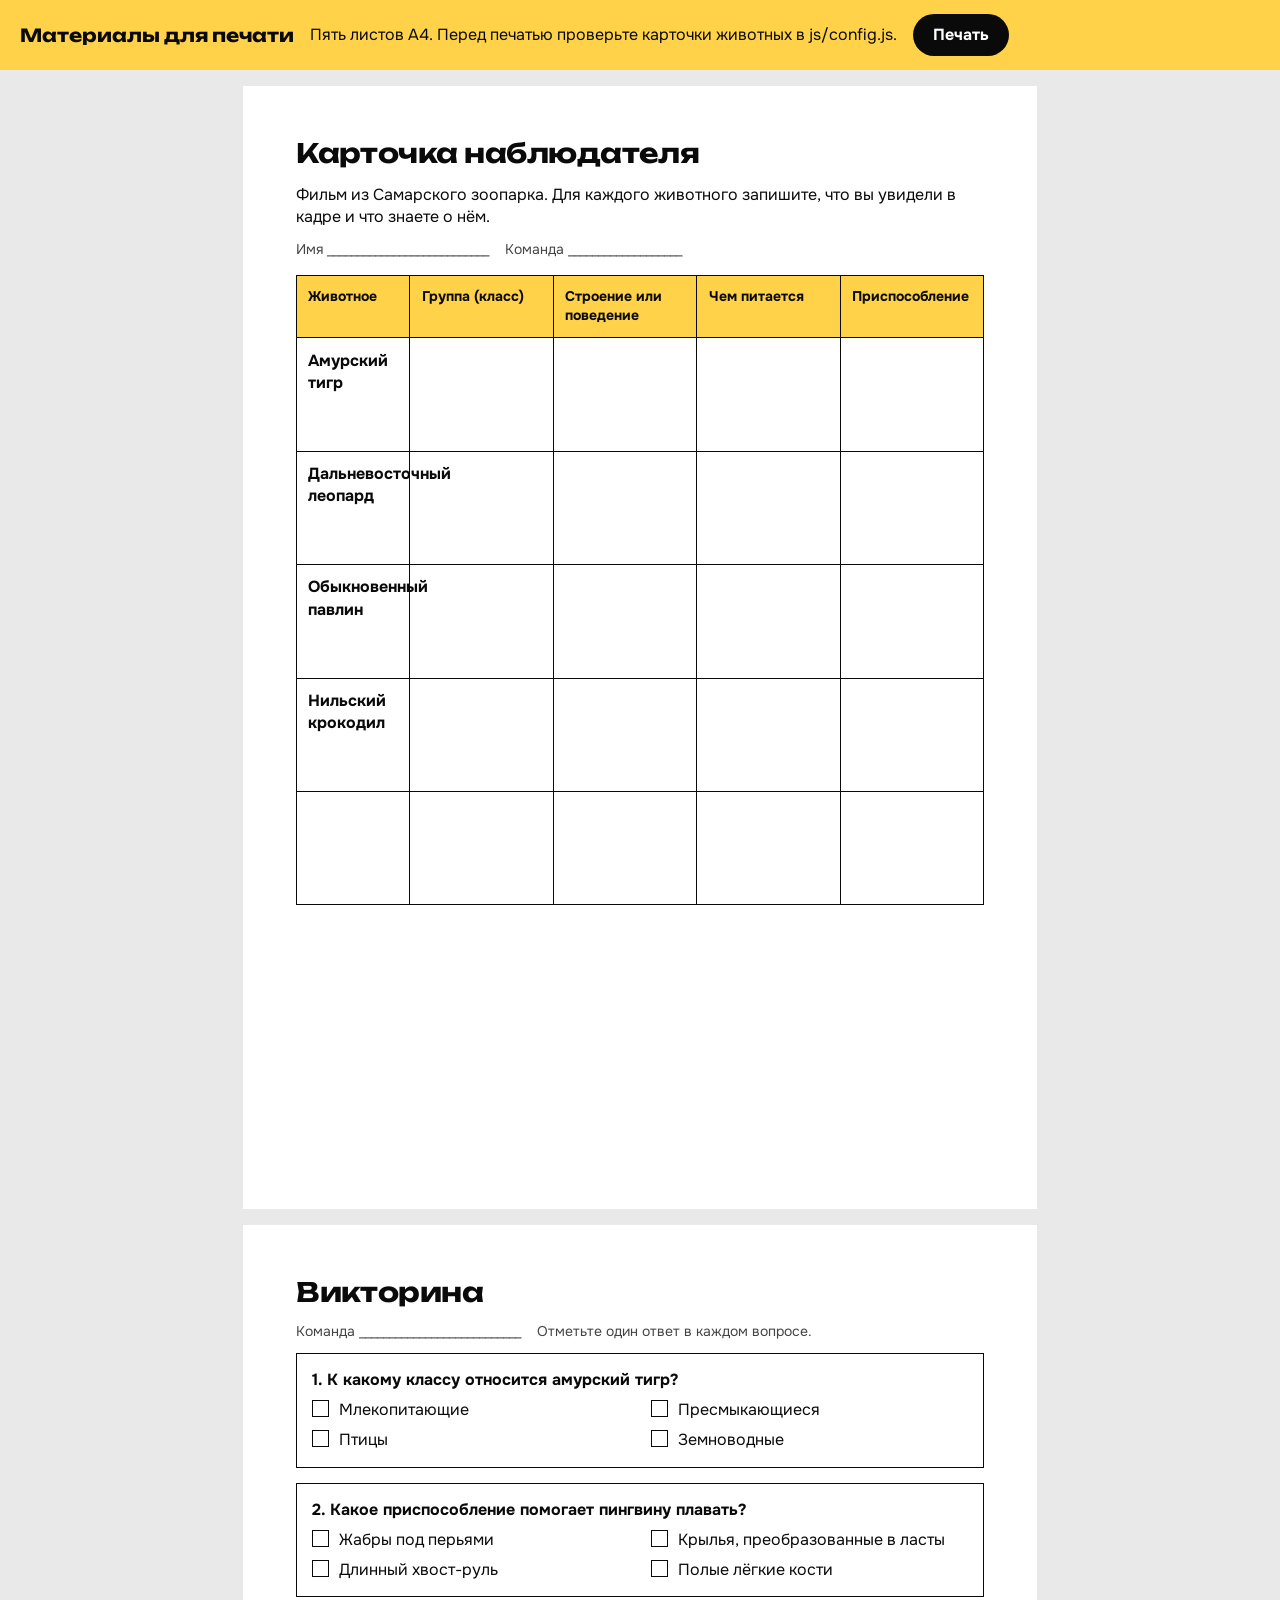
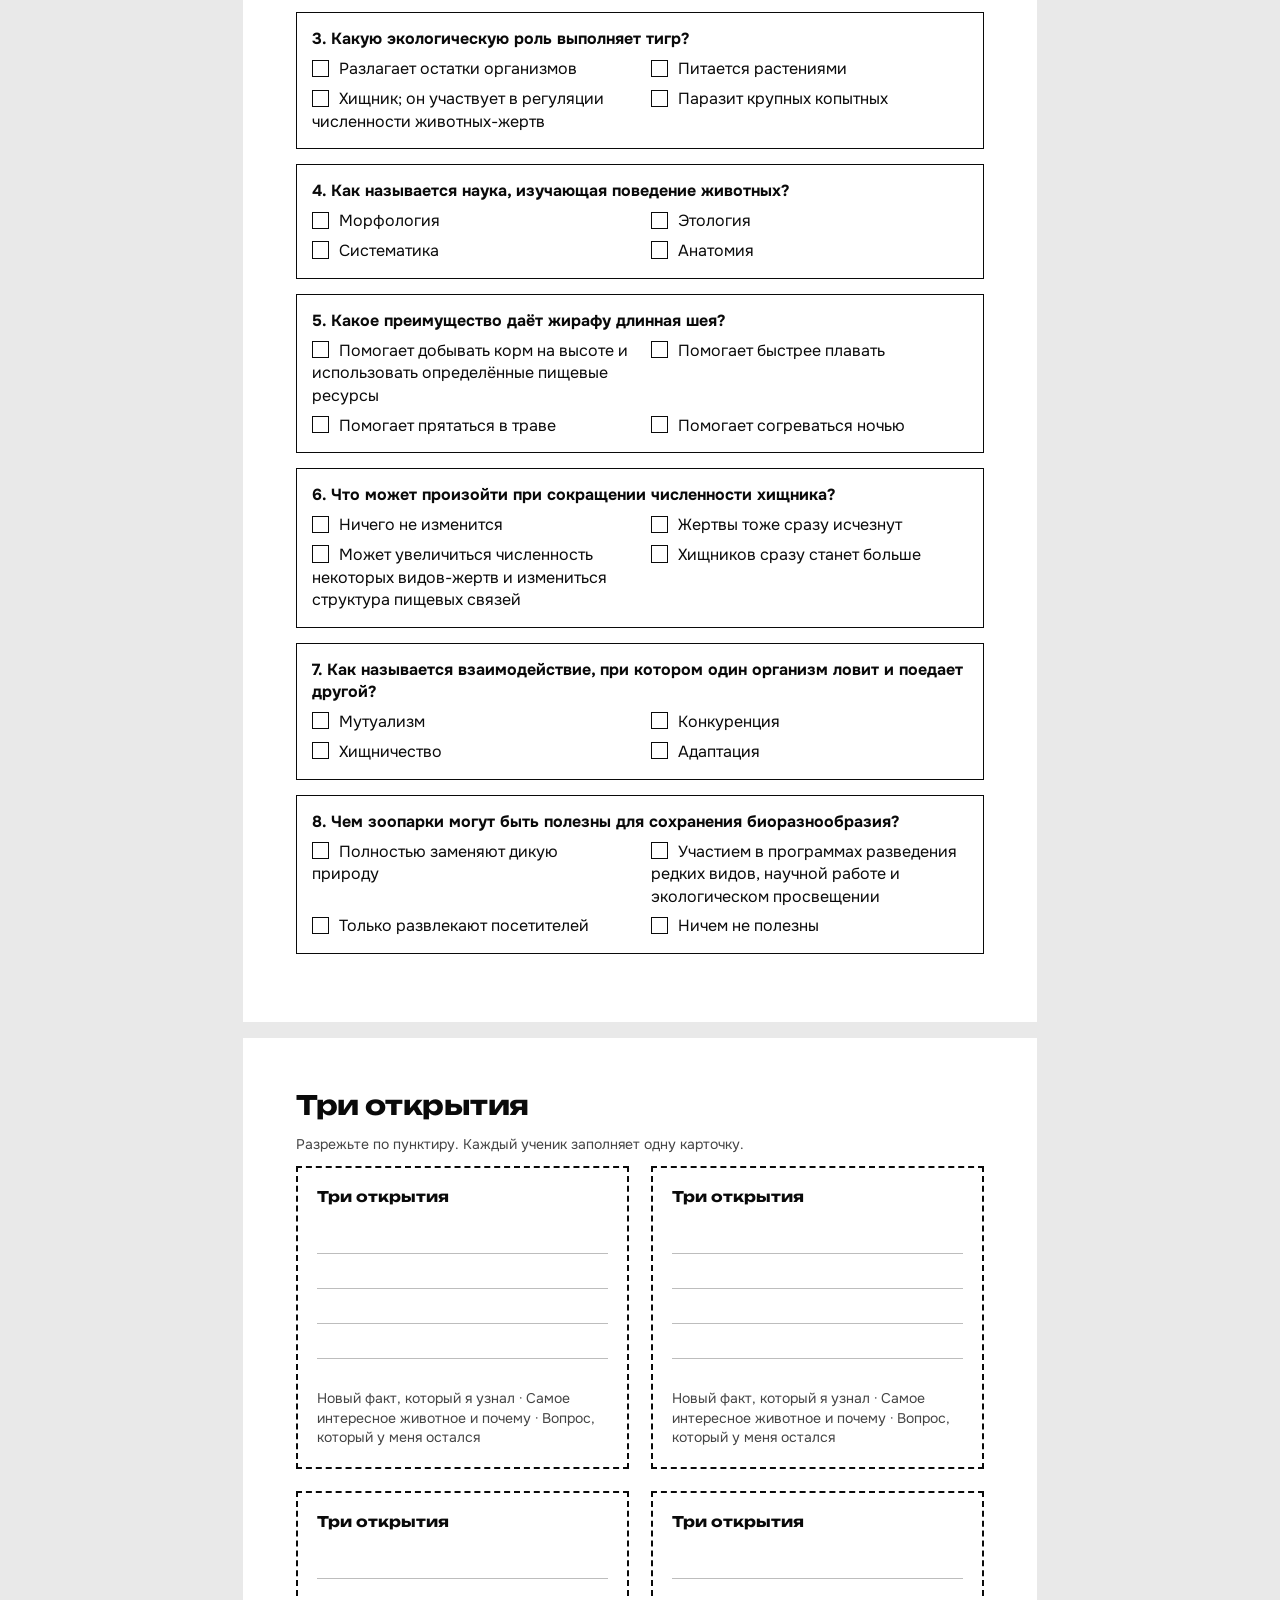
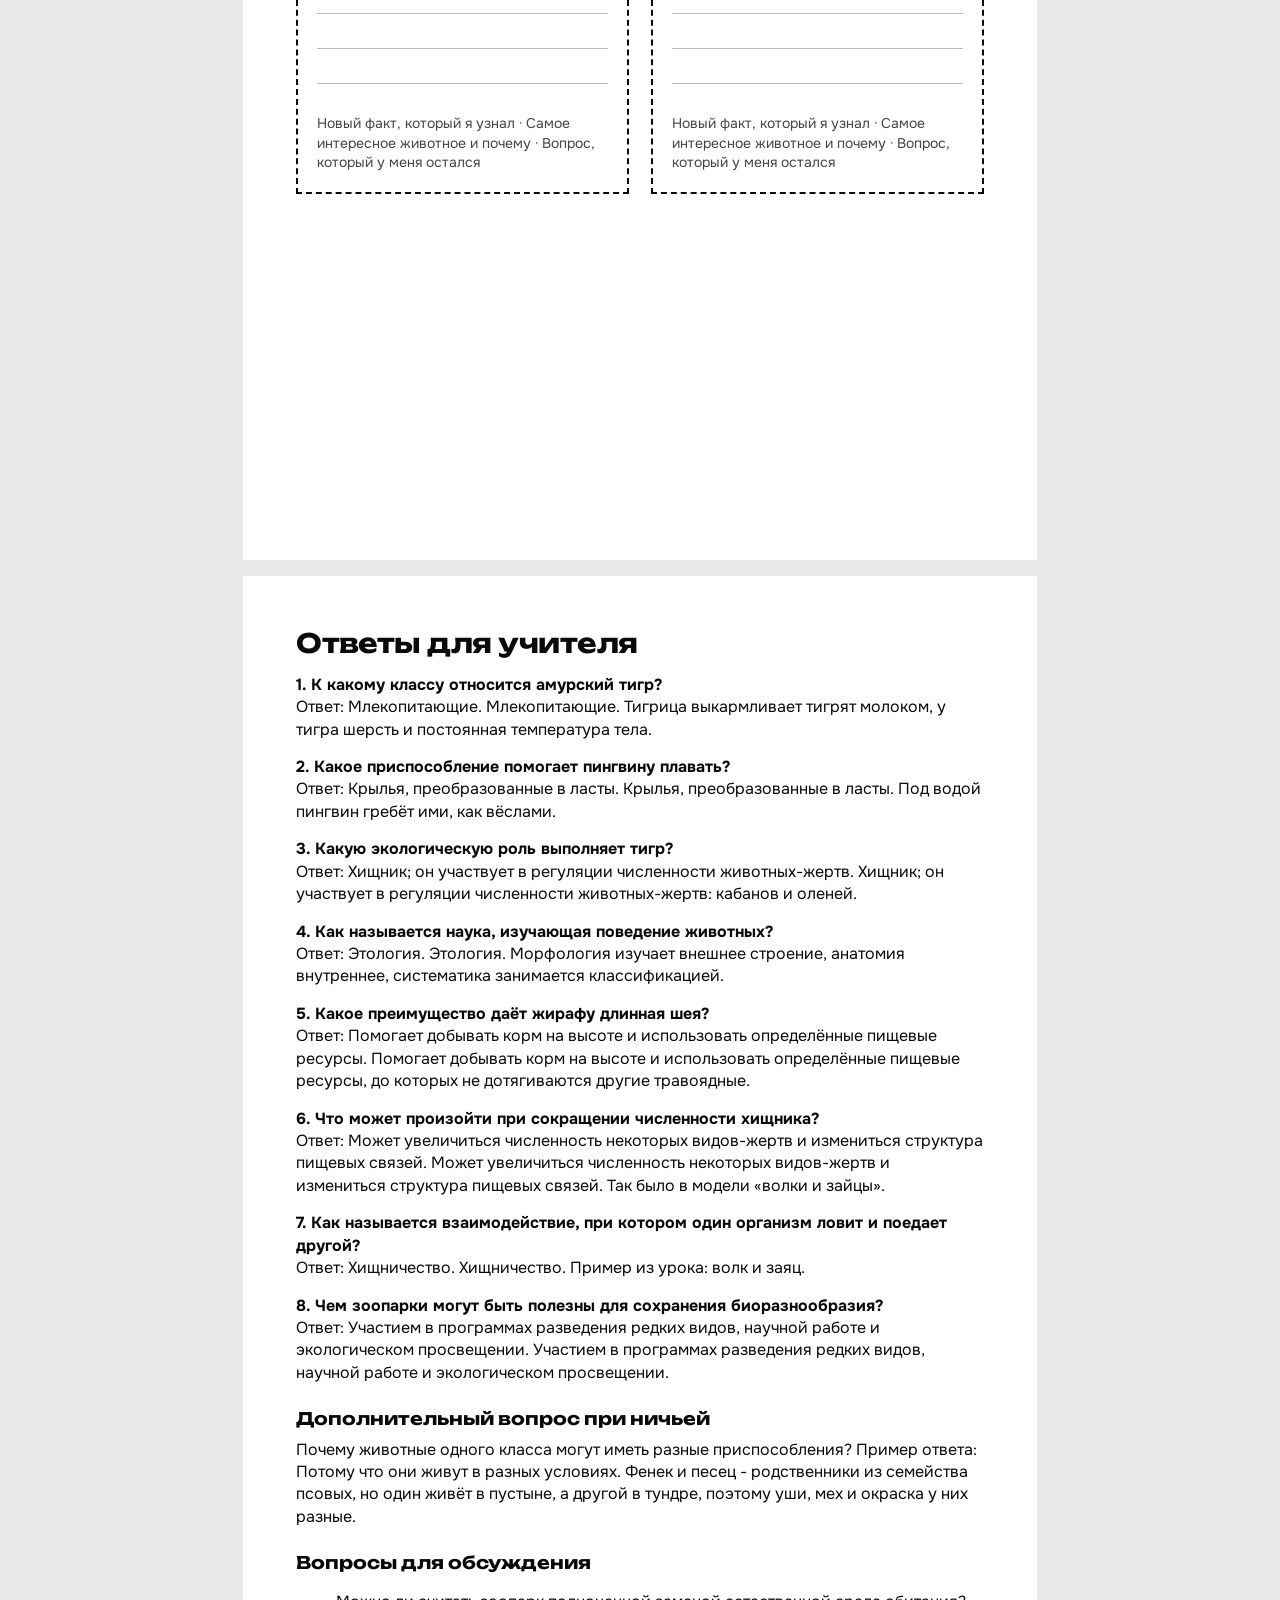
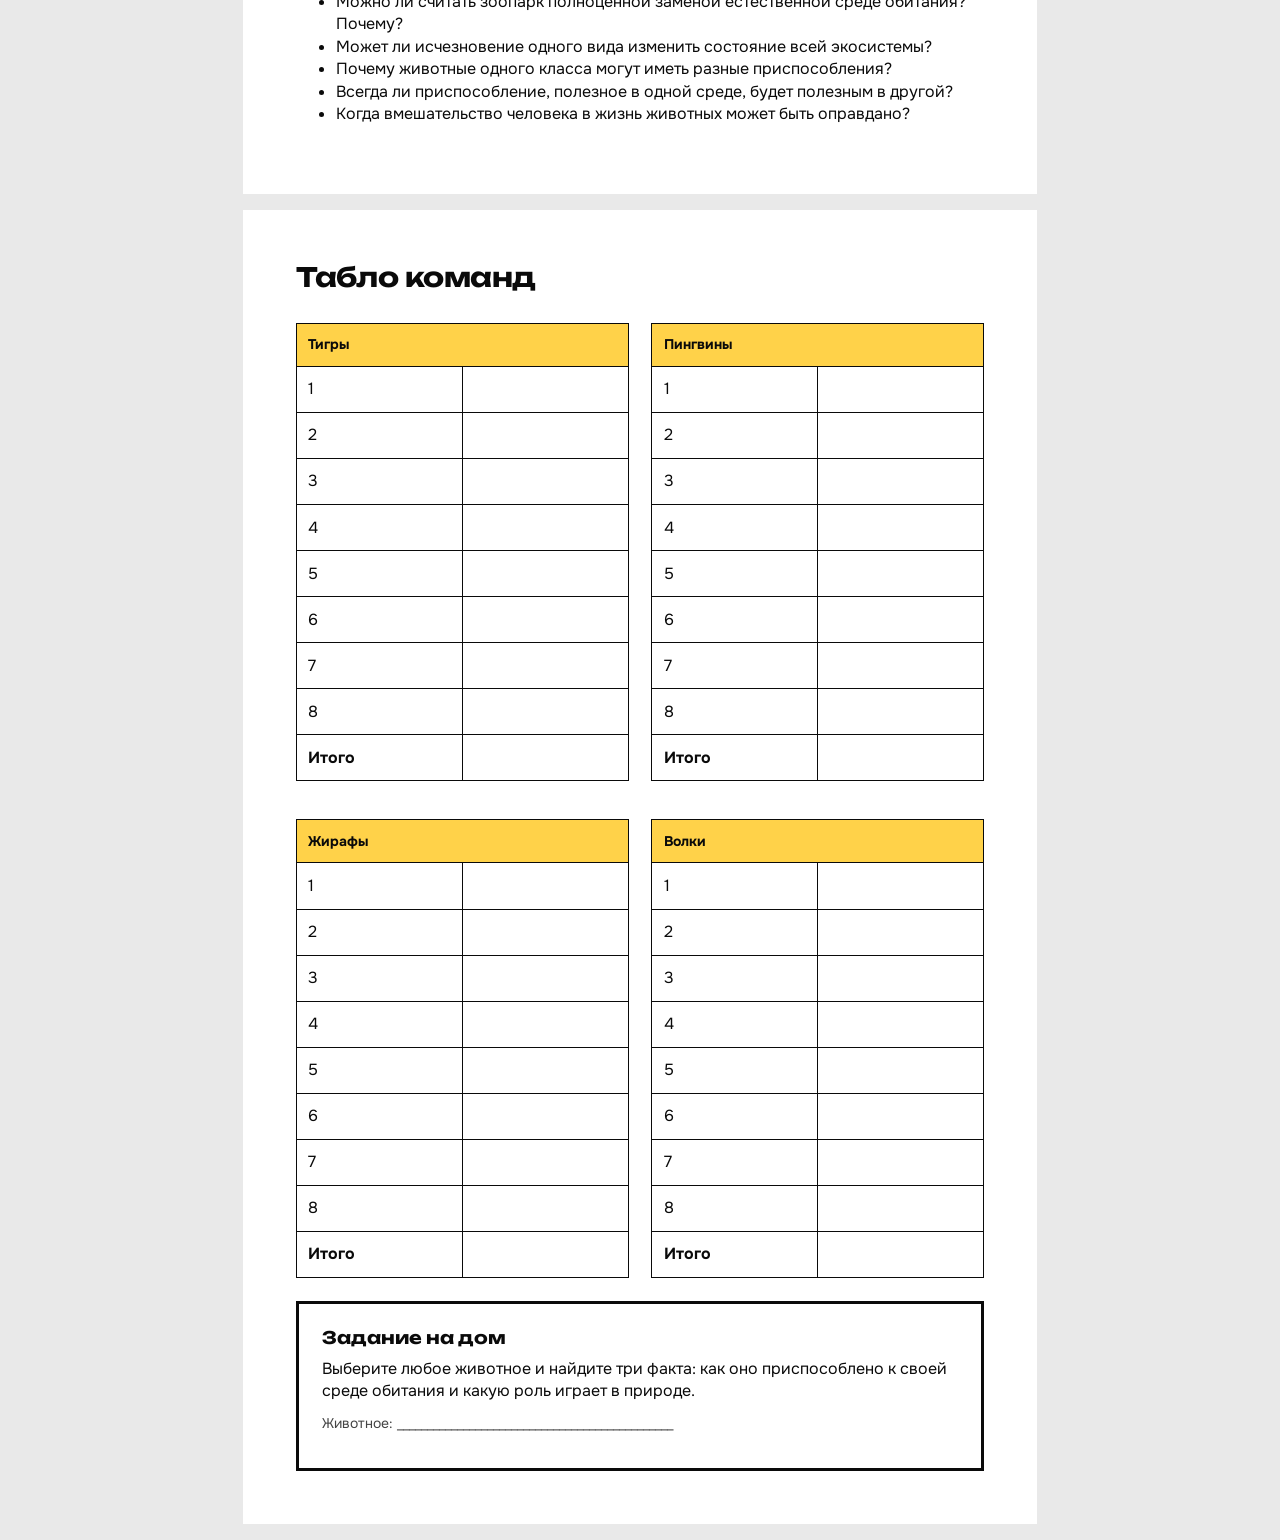
==== print.html @ 7c5693d0 "Сайт-экскурсия в Самарский зоопарк для урока биологии, 8 класс Co-Authored-By: Claude Opus 5.5 <nore" ====
<!doctype html>
<html lang="ru">
<head>
<meta charset="utf-8">
<meta name="viewport" content="width=device-width, initial-scale=1">
<title>Материалы для печати</title>
<style>
  @font-face { font-family: "Unbounded"; font-weight: 200 900; src: url("assets/fonts/unbounded-cyrillic-wght-normal.woff2") format("woff2"); unicode-range: U+0400-045F; }
  @font-face { font-family: "Unbounded"; font-weight: 200 900; src: url("assets/fonts/unbounded-latin-wght-normal.woff2") format("woff2"); unicode-range: U+0000-00FF, U+2000-206F; }
  @font-face { font-family: "Onest"; font-weight: 100 900; src: url("assets/fonts/onest-cyrillic-wght-normal.woff2") format("woff2"); unicode-range: U+0400-045F; }
  @font-face { font-family: "Onest"; font-weight: 100 900; src: url("assets/fonts/onest-latin-wght-normal.woff2") format("woff2"); unicode-range: U+0000-00FF, U+2000-206F; }
  @page { size: A4; margin: 14mm; }
  * { box-sizing: border-box; }
  body { margin: 0; font-family: "Onest", "Segoe UI", sans-serif; font-size: 12pt; line-height: 1.4; color: #0A0A0A; background: #E9E9E9; }
  .bar { position: sticky; top: 0; background: #FFD249; padding: 14px 20px; display: flex; gap: 16px; align-items: center; flex-wrap: wrap; z-index: 2; }
  .bar b { font-family: "Unbounded", sans-serif; font-size: 18px; }
  .bar button { font: inherit; font-weight: 700; padding: 10px 20px; border-radius: 999px; border: 0; background: #0A0A0A; color: #fff; cursor: pointer; }
  .sheet { background: #fff; width: 210mm; min-height: 297mm; margin: 16px auto; padding: 14mm; page-break-after: always; break-after: page; }
  h1 { font-family: "Unbounded", sans-serif; font-weight: 700; font-size: 20pt; letter-spacing: -0.02em; line-height: 1.1; margin: 0 0 4mm; }
  h2 { font-family: "Unbounded", sans-serif; font-weight: 700; font-size: 13pt; margin: 6mm 0 2mm; }
  p { margin: 0 0 3mm; }
  .muted { color: #444; font-size: 10.5pt; }
  table { width: 100%; border-collapse: collapse; margin-top: 4mm; table-layout: fixed; }
  th, td { border: 1.5px solid #0A0A0A; padding: 3mm; vertical-align: top; text-align: left; }
  th { background: #FFD249; font-size: 10.5pt; }
  td { height: 30mm; }
  td.name { font-weight: 700; width: 30mm; }
  .q { break-inside: avoid; border: 1.5px solid #0A0A0A; padding: 4mm; margin-bottom: 4mm; }
  .q h3 { font-size: 12pt; margin: 0 0 2mm; }
  .q ul { list-style: none; padding: 0; margin: 0; display: grid; grid-template-columns: 1fr 1fr; gap: 2mm 6mm; }
  .q li::before { content: ""; display: inline-block; width: 4mm; height: 4mm; border: 1.5px solid #0A0A0A; margin-right: 2.5mm; vertical-align: -0.6mm; }
  .stickers { display: grid; grid-template-columns: 1fr 1fr; gap: 6mm; }
  .stk { border: 2px dashed #0A0A0A; padding: 5mm; min-height: 80mm; display: grid; grid-template-rows: auto 1fr auto; gap: 3mm; }
  .stk b { font-family: "Unbounded", sans-serif; font-size: 11pt; }
  .stk .lines { background: repeating-linear-gradient(to bottom, transparent 0 9mm, #BDBDBD 9mm calc(9mm + 1px)); } /* taste-skill-ignore: линейки для письма */
  .ans { break-inside: avoid; margin-bottom: 4mm; }
  .ans b { display: block; }
  .team { display: grid; grid-template-columns: 1fr 1fr; gap: 6mm; }
  .team table td { height: 12mm; }
  .hw { border: 3px solid #0A0A0A; padding: 6mm; margin-top: 6mm; break-inside: avoid; }
  @media print { body { background: #fff; } .bar { display: none; } .sheet { margin: 0; width: auto; min-height: 0; padding: 0; } }
</style>
</head>
<body>
<div class="bar"><b>Материалы для печати</b><span>Пять листов A4. Перед печатью проверьте карточки животных в js/config.js.</span><button type="button" onclick="window.print()">Печать</button></div>

<section class="sheet">
  <h1>Карточка наблюдателя</h1>
  <p>Фильм из Самарского зоопарка. Для каждого животного запишите, что вы увидели в кадре и что знаете о нём.</p>
  <p class="muted">Имя ___________________________ &nbsp;&nbsp; Команда ___________________</p>
  <table>
    <thead><tr><th style="width:30mm">Животное</th><th>Группа (класс)</th><th>Строение или поведение</th><th>Чем питается</th><th>Приспособление</th></tr></thead>
    <tbody id="obsRows"></tbody>
  </table>
</section>

<section class="sheet">
  <h1>Викторина</h1>
  <p class="muted">Команда ___________________________ &nbsp;&nbsp; Отметьте один ответ в каждом вопросе.</p>
  <div id="quizCards"></div>
</section>

<section class="sheet">
  <h1>Три открытия</h1>
  <p class="muted">Разрежьте по пунктиру. Каждый ученик заполняет одну карточку.</p>
  <div class="stickers" id="stickers"></div>
</section>

<section class="sheet">
  <h1>Ответы для учителя</h1>
  <div id="answers"></div>
  <h2>Дополнительный вопрос при ничьей</h2>
  <p id="tie"></p>
  <h2>Вопросы для обсуждения</h2>
  <ul>
    <li>Можно ли считать зоопарк полноценной заменой естественной среде обитания? Почему?</li>
    <li>Может ли исчезновение одного вида изменить состояние всей экосистемы?</li>
    <li>Почему животные одного класса могут иметь разные приспособления?</li>
    <li>Всегда ли приспособление, полезное в одной среде, будет полезным в другой?</li>
    <li>Когда вмешательство человека в жизнь животных может быть оправдано?</li>
  </ul>
</section>

<section class="sheet">
  <h1>Табло команд</h1>
  <div class="team" id="board"></div>
  <div class="hw">
    <h2 style="margin-top:0">Задание на дом</h2>
    <p>Выберите любое животное и найдите три факта: как оно приспособлено к своей среде обитания и какую роль играет в природе.</p>
    <p class="muted">Животное: ______________________________________________</p>
  </div>
</section>

<script src="js/config.js"></script>
<script src="js/data.js"></script>
<script>
  const esc = (s) => String(s).replace(/[&<>"]/g, (c) => ({ "&": "&amp;", "<": "&lt;", ">": "&gt;", '"': "&quot;" }[c]));
  const animals = (window.ZOO_CONFIG && ZOO_CONFIG.videoAnimals) || [];
  document.getElementById("obsRows").innerHTML = animals.map((a) => `<tr><td class="name">${esc(a.name)}</td><td></td><td></td><td></td><td></td></tr>`).join("") + `<tr><td class="name"></td><td></td><td></td><td></td><td></td></tr>`;
  document.getElementById("quizCards").innerHTML = ZOO.quiz.map((q, i) => `<div class="q"><h3>${i + 1}. ${esc(q.q)}</h3><ul>${q.options.map((o) => `<li>${esc(o)}</li>`).join("")}</ul></div>`).join("");
  const kinds = ["Новый факт, который я узнал", "Самое интересное животное и почему", "Вопрос, который у меня остался"];
  let st = "";
  for (let i = 0; i < 4; i++) st += `<div class="stk"><b>Три открытия</b><div class="lines"></div><span class="muted">${kinds.join(" · ")}</span></div>`;
  document.getElementById("stickers").innerHTML = st;
  document.getElementById("answers").innerHTML = ZOO.quiz.map((q, i) => `<div class="ans"><b>${i + 1}. ${esc(q.q)}</b>Ответ: ${esc(q.options[q.correct])}. ${esc(q.explain)}</div>`).join("");
  document.getElementById("tie").textContent = ZOO.tiebreak.q + " Пример ответа: " + ZOO.tiebreak.sample;
  const teams = ["Тигры", "Пингвины", "Жирафы", "Волки"];
  document.getElementById("board").innerHTML = teams.map((t) => `<table><thead><tr><th colspan="2">${t}</th></tr></thead><tbody>${ZOO.quiz.map((_, i) => `<tr><td style="width:18mm">${i + 1}</td><td></td></tr>`).join("")}<tr><td><b>Итого</b></td><td></td></tr></tbody></table>`).join("");
</script>
</body>
</html>
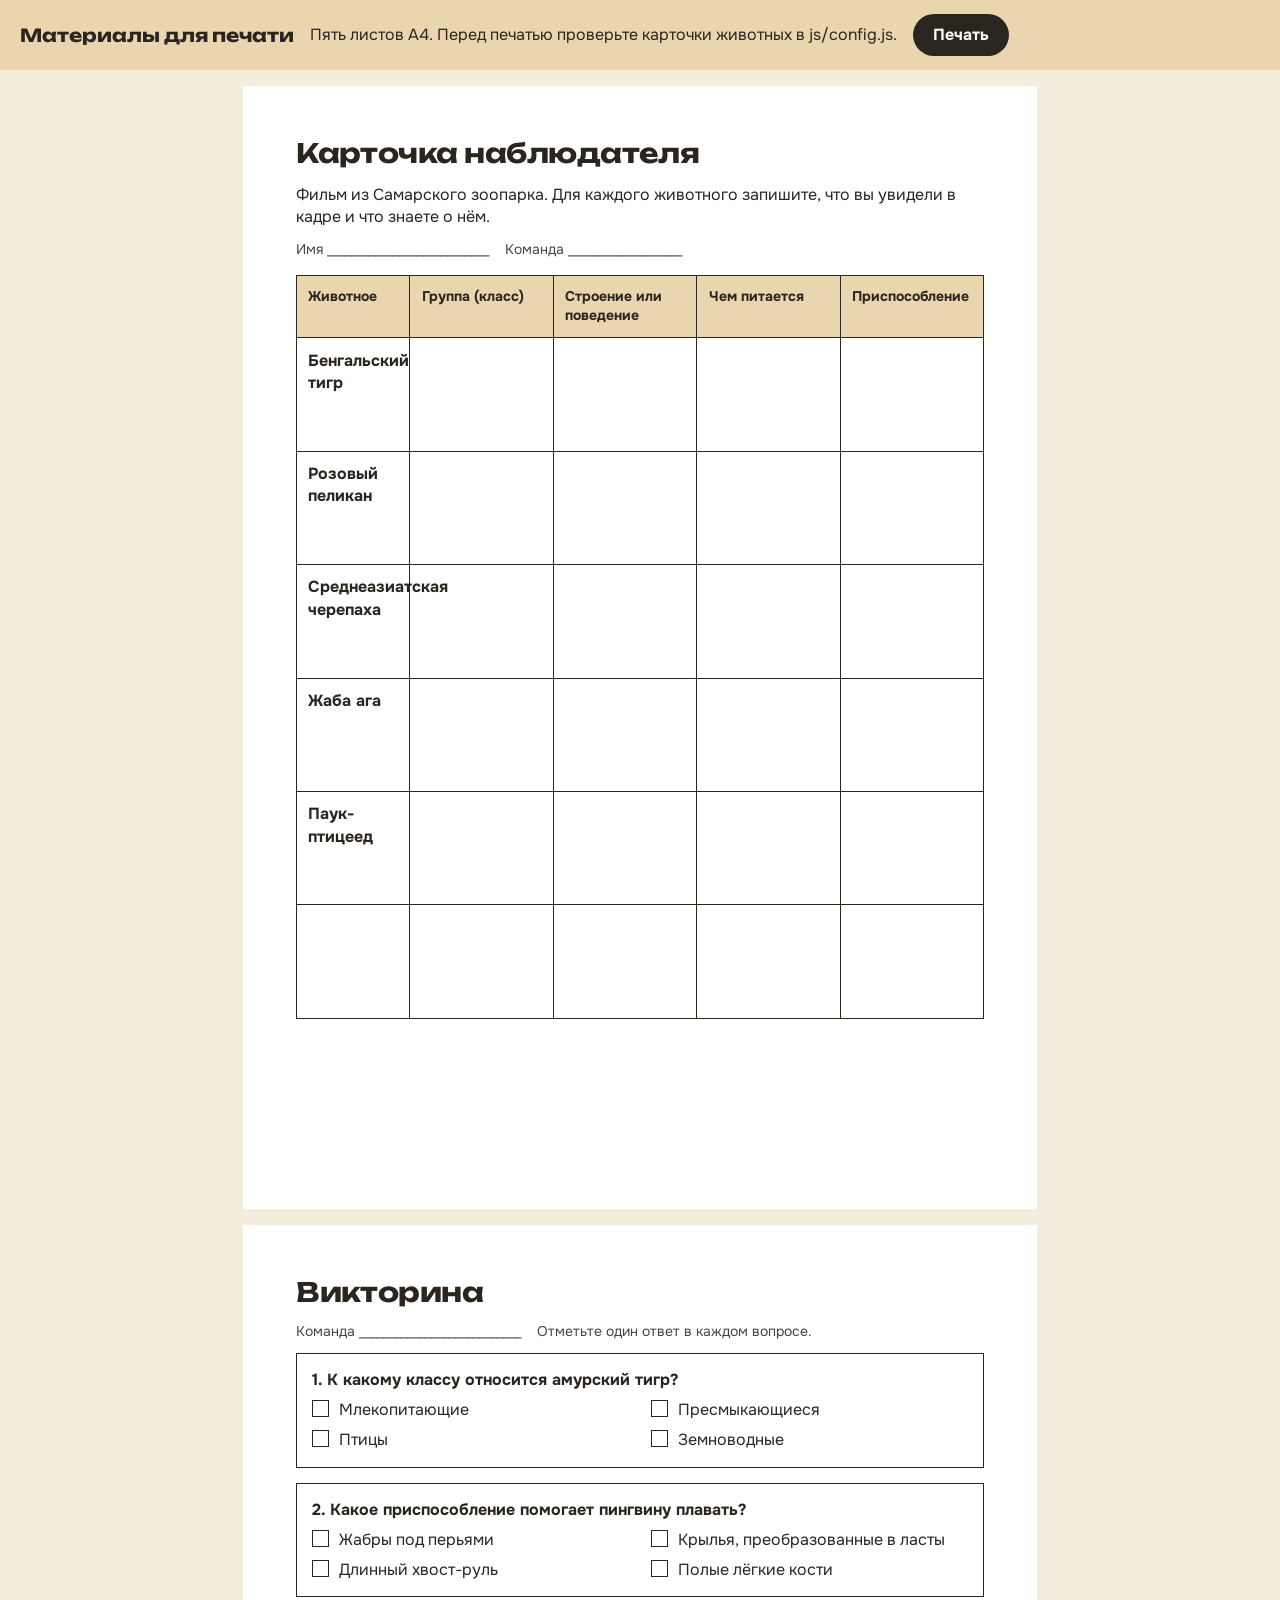
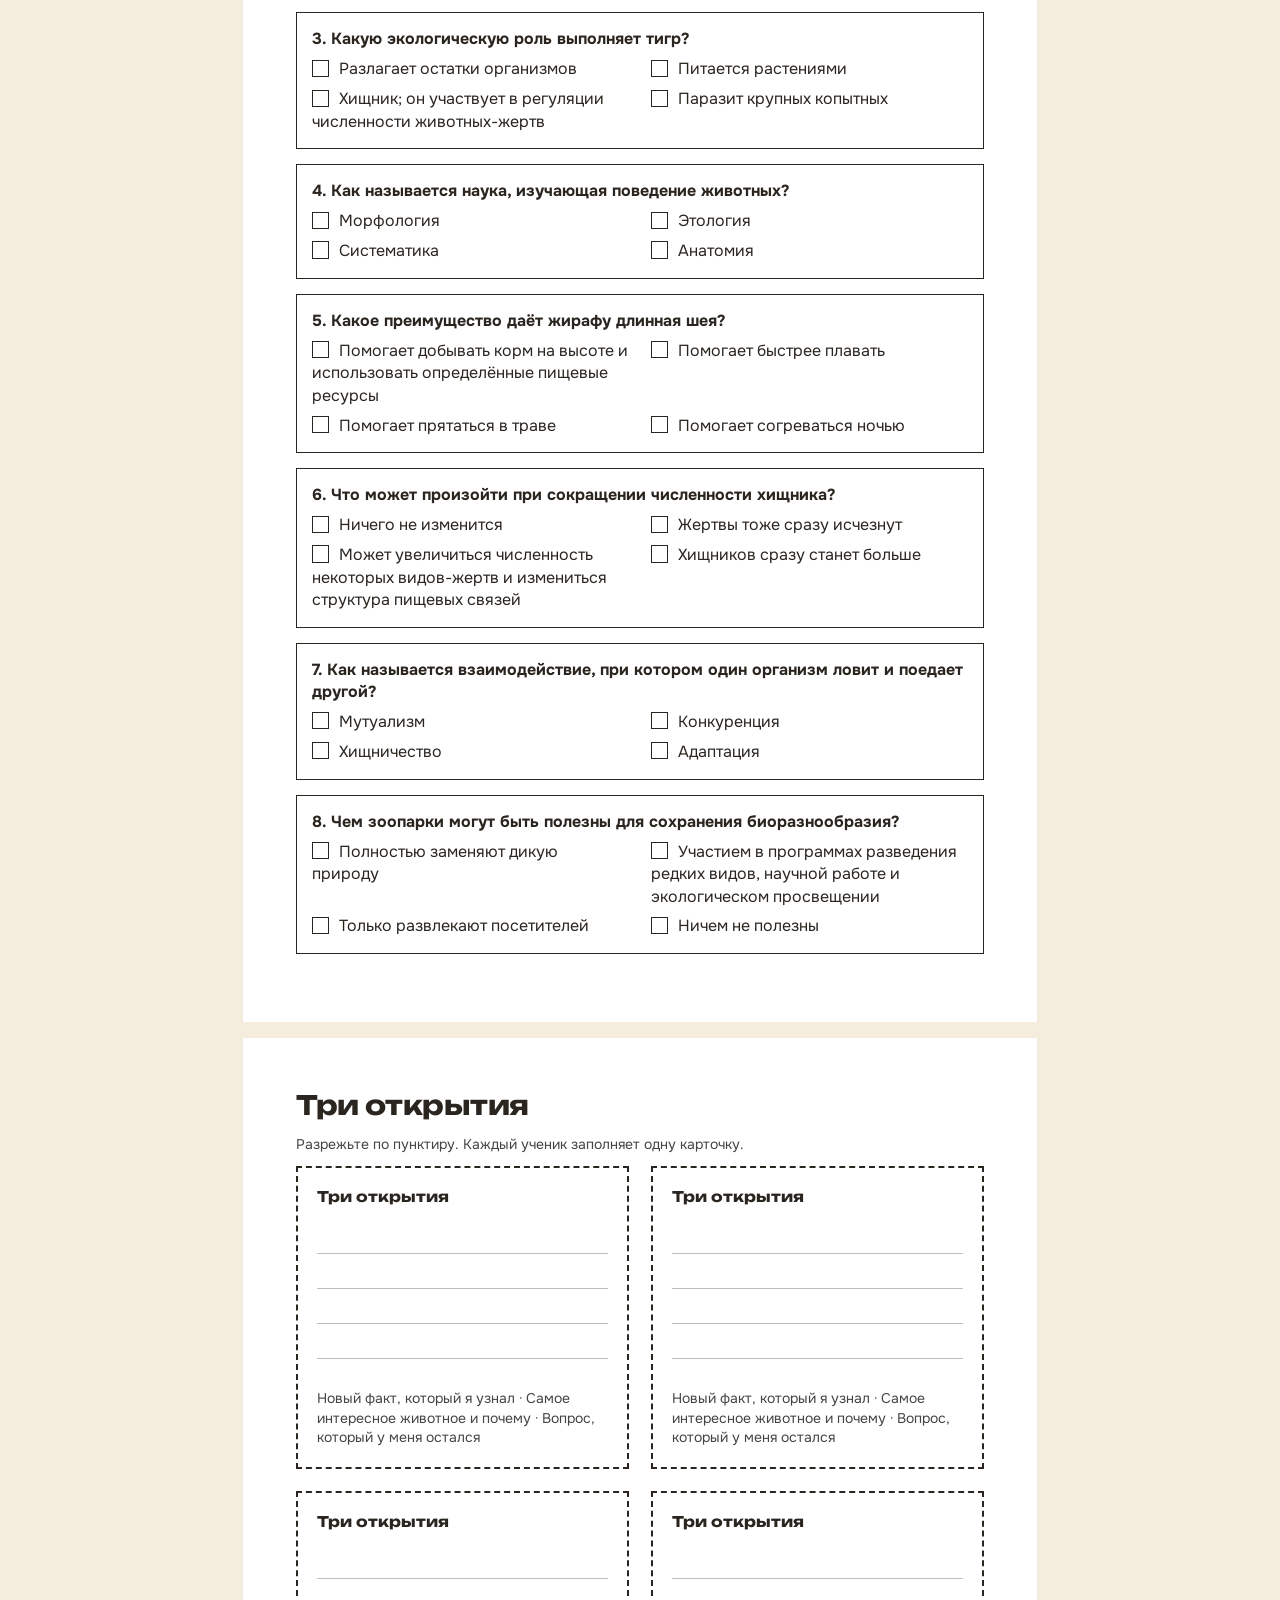
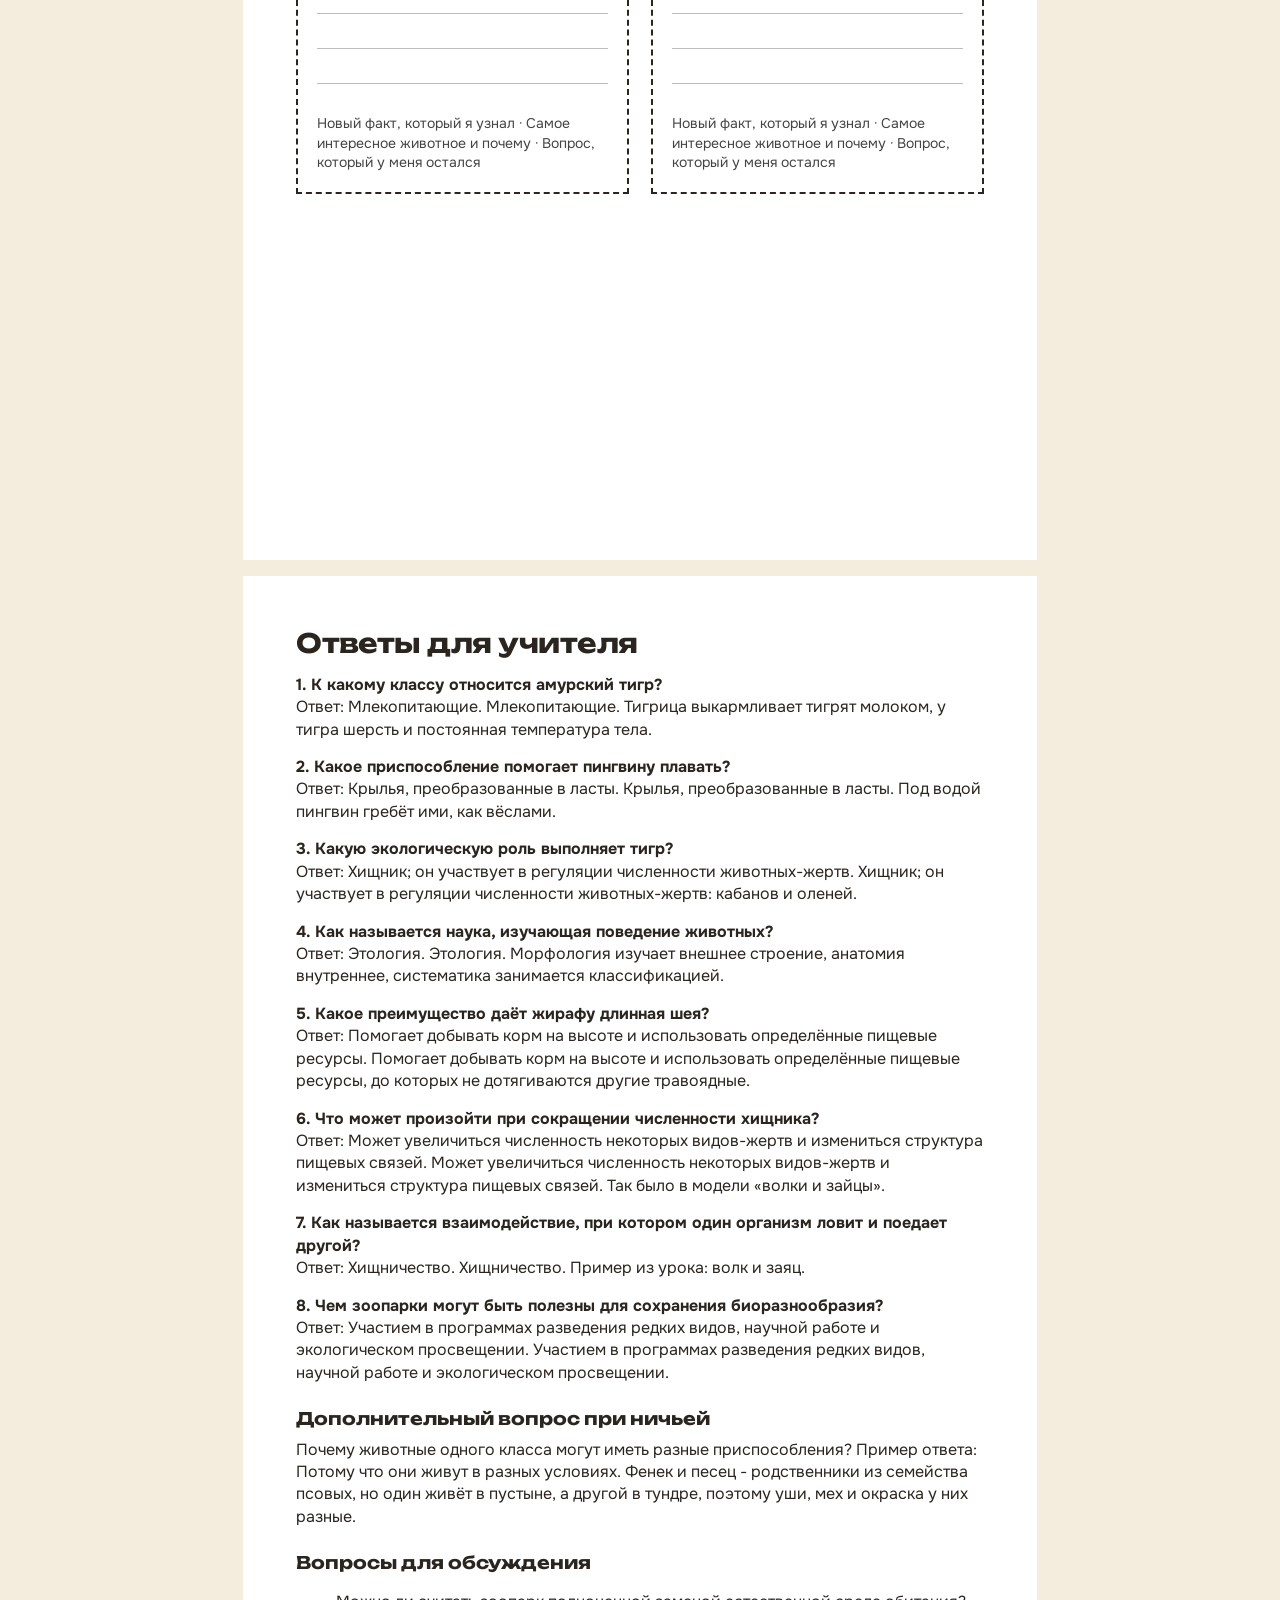
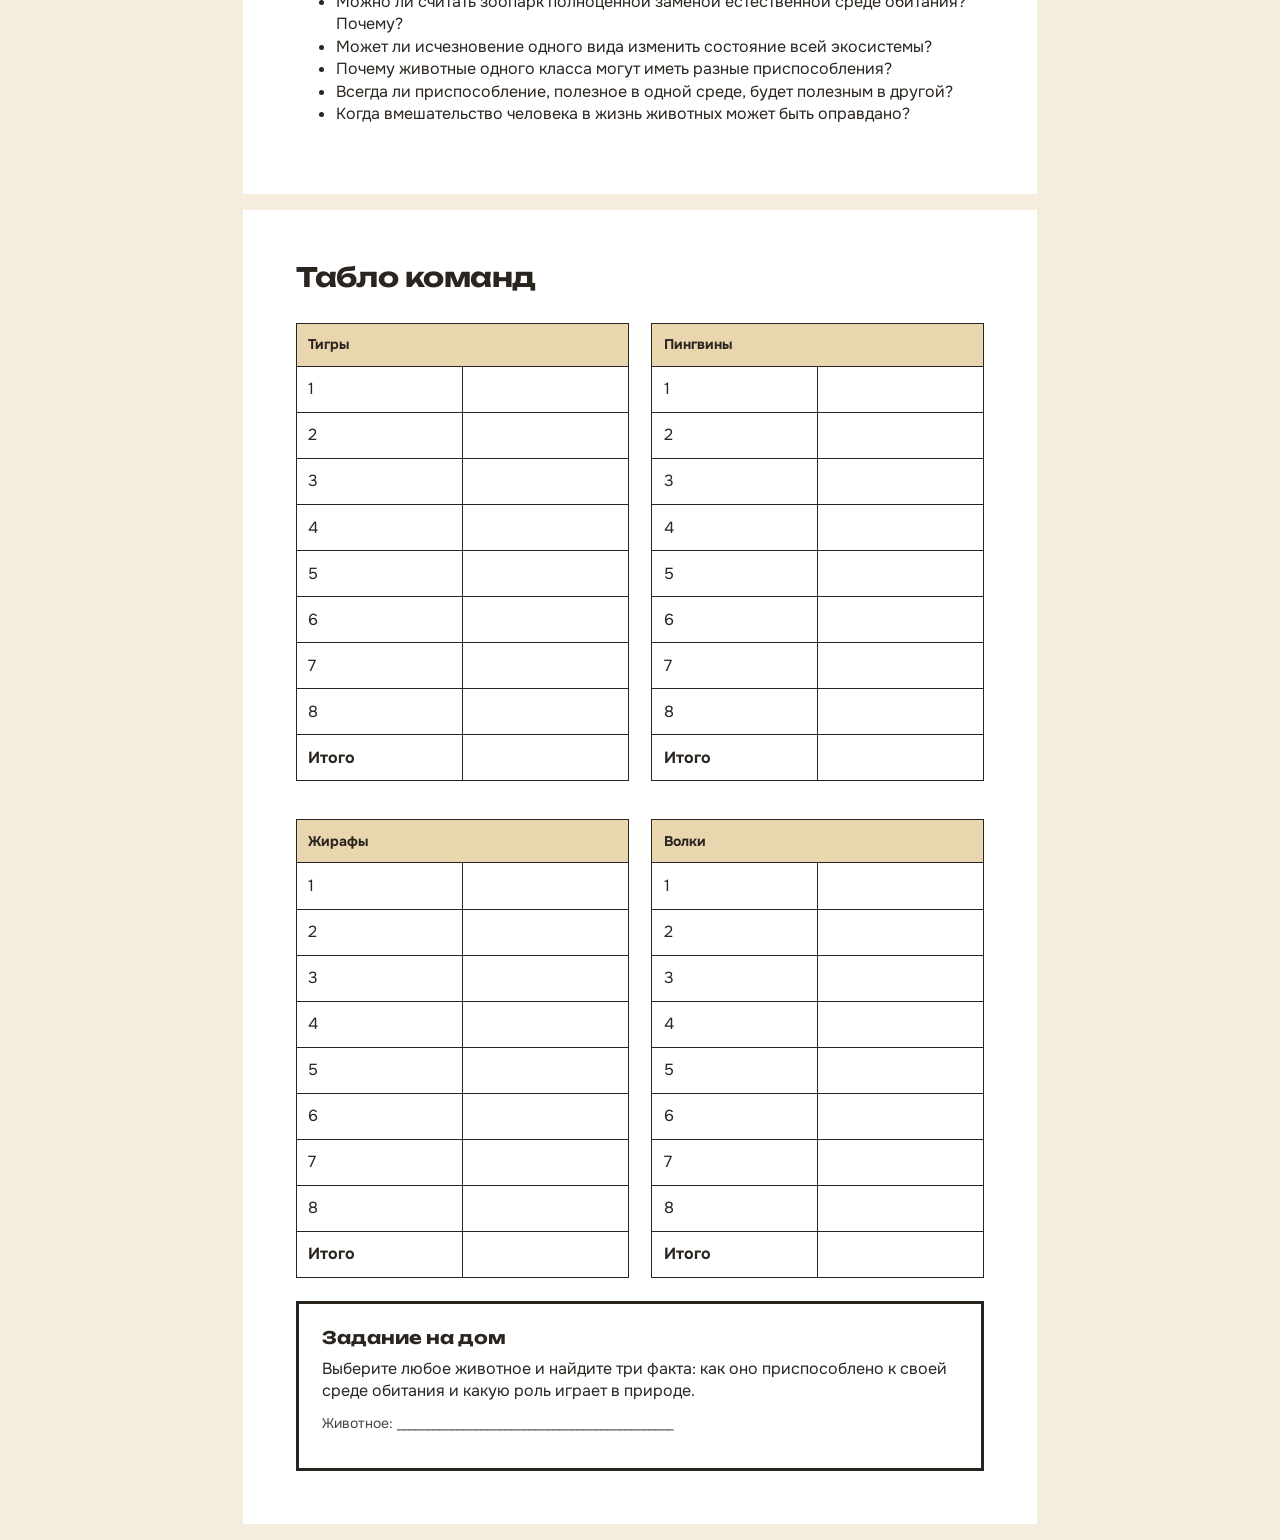
==== commit a9f658e0: "Кинозал под ролик из зоопарка, спокойные цвета листа печати Остановки на вопросах из ролика, табличк" ====
--- a/print.html
+++ b/print.html
@@ -11,33 +11,33 @@
   @font-face { font-family: "Onest"; font-weight: 100 900; src: url("assets/fonts/onest-latin-wght-normal.woff2") format("woff2"); unicode-range: U+0000-00FF, U+2000-206F; }
   @page { size: A4; margin: 14mm; }
   * { box-sizing: border-box; }
-  body { margin: 0; font-family: "Onest", "Segoe UI", sans-serif; font-size: 12pt; line-height: 1.4; color: #0A0A0A; background: #E9E9E9; }
-  .bar { position: sticky; top: 0; background: #FFD249; padding: 14px 20px; display: flex; gap: 16px; align-items: center; flex-wrap: wrap; z-index: 2; }
+  body { margin: 0; font-family: "Onest", "Segoe UI", sans-serif; font-size: 12pt; line-height: 1.4; color: #2B2520; background: #F4ECDD; }
+  .bar { position: sticky; top: 0; background: #E9D6AE; padding: 14px 20px; display: flex; gap: 16px; align-items: center; flex-wrap: wrap; z-index: 2; }
   .bar b { font-family: "Unbounded", sans-serif; font-size: 18px; }
-  .bar button { font: inherit; font-weight: 700; padding: 10px 20px; border-radius: 999px; border: 0; background: #0A0A0A; color: #fff; cursor: pointer; }
+  .bar button { font: inherit; font-weight: 700; padding: 10px 20px; border-radius: 999px; border: 0; background: #2B2520; color: #FBF8F1; cursor: pointer; }
   .sheet { background: #fff; width: 210mm; min-height: 297mm; margin: 16px auto; padding: 14mm; page-break-after: always; break-after: page; }
   h1 { font-family: "Unbounded", sans-serif; font-weight: 700; font-size: 20pt; letter-spacing: -0.02em; line-height: 1.1; margin: 0 0 4mm; }
   h2 { font-family: "Unbounded", sans-serif; font-weight: 700; font-size: 13pt; margin: 6mm 0 2mm; }
   p { margin: 0 0 3mm; }
   .muted { color: #444; font-size: 10.5pt; }
   table { width: 100%; border-collapse: collapse; margin-top: 4mm; table-layout: fixed; }
-  th, td { border: 1.5px solid #0A0A0A; padding: 3mm; vertical-align: top; text-align: left; }
-  th { background: #FFD249; font-size: 10.5pt; }
+  th, td { border: 1.5px solid #2B2520; padding: 3mm; vertical-align: top; text-align: left; }
+  th { background: #E9D6AE; font-size: 10.5pt; }
   td { height: 30mm; }
   td.name { font-weight: 700; width: 30mm; }
-  .q { break-inside: avoid; border: 1.5px solid #0A0A0A; padding: 4mm; margin-bottom: 4mm; }
+  .q { break-inside: avoid; border: 1.5px solid #2B2520; padding: 4mm; margin-bottom: 4mm; }
   .q h3 { font-size: 12pt; margin: 0 0 2mm; }
   .q ul { list-style: none; padding: 0; margin: 0; display: grid; grid-template-columns: 1fr 1fr; gap: 2mm 6mm; }
-  .q li::before { content: ""; display: inline-block; width: 4mm; height: 4mm; border: 1.5px solid #0A0A0A; margin-right: 2.5mm; vertical-align: -0.6mm; }
+  .q li::before { content: ""; display: inline-block; width: 4mm; height: 4mm; border: 1.5px solid #2B2520; margin-right: 2.5mm; vertical-align: -0.6mm; }
   .stickers { display: grid; grid-template-columns: 1fr 1fr; gap: 6mm; }
-  .stk { border: 2px dashed #0A0A0A; padding: 5mm; min-height: 80mm; display: grid; grid-template-rows: auto 1fr auto; gap: 3mm; }
+  .stk { border: 2px dashed #2B2520; padding: 5mm; min-height: 80mm; display: grid; grid-template-rows: auto 1fr auto; gap: 3mm; }
   .stk b { font-family: "Unbounded", sans-serif; font-size: 11pt; }
   .stk .lines { background: repeating-linear-gradient(to bottom, transparent 0 9mm, #BDBDBD 9mm calc(9mm + 1px)); } /* taste-skill-ignore: линейки для письма */
   .ans { break-inside: avoid; margin-bottom: 4mm; }
   .ans b { display: block; }
   .team { display: grid; grid-template-columns: 1fr 1fr; gap: 6mm; }
   .team table td { height: 12mm; }
-  .hw { border: 3px solid #0A0A0A; padding: 6mm; margin-top: 6mm; break-inside: avoid; }
+  .hw { border: 3px solid #2B2520; padding: 6mm; margin-top: 6mm; break-inside: avoid; }
   @media print { body { background: #fff; } .bar { display: none; } .sheet { margin: 0; width: auto; min-height: 0; padding: 0; } }
 </style>
 </head>
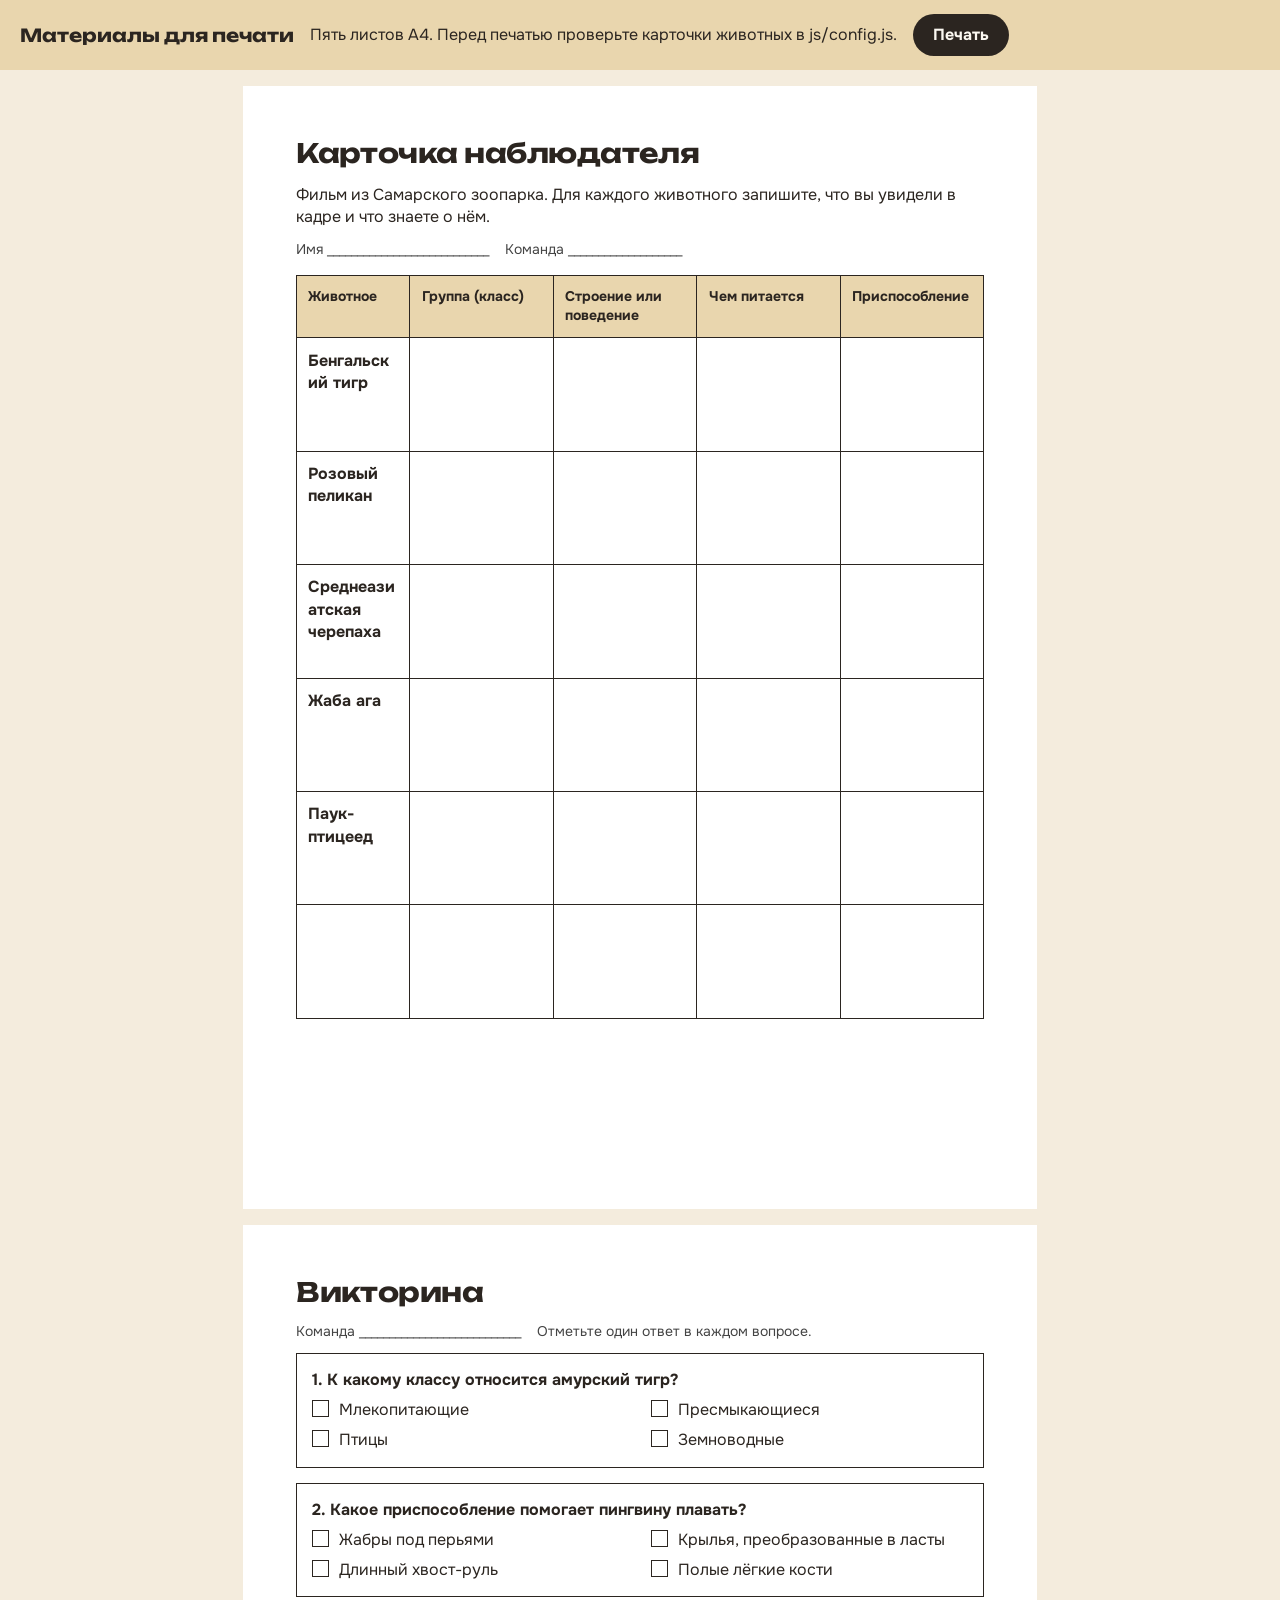
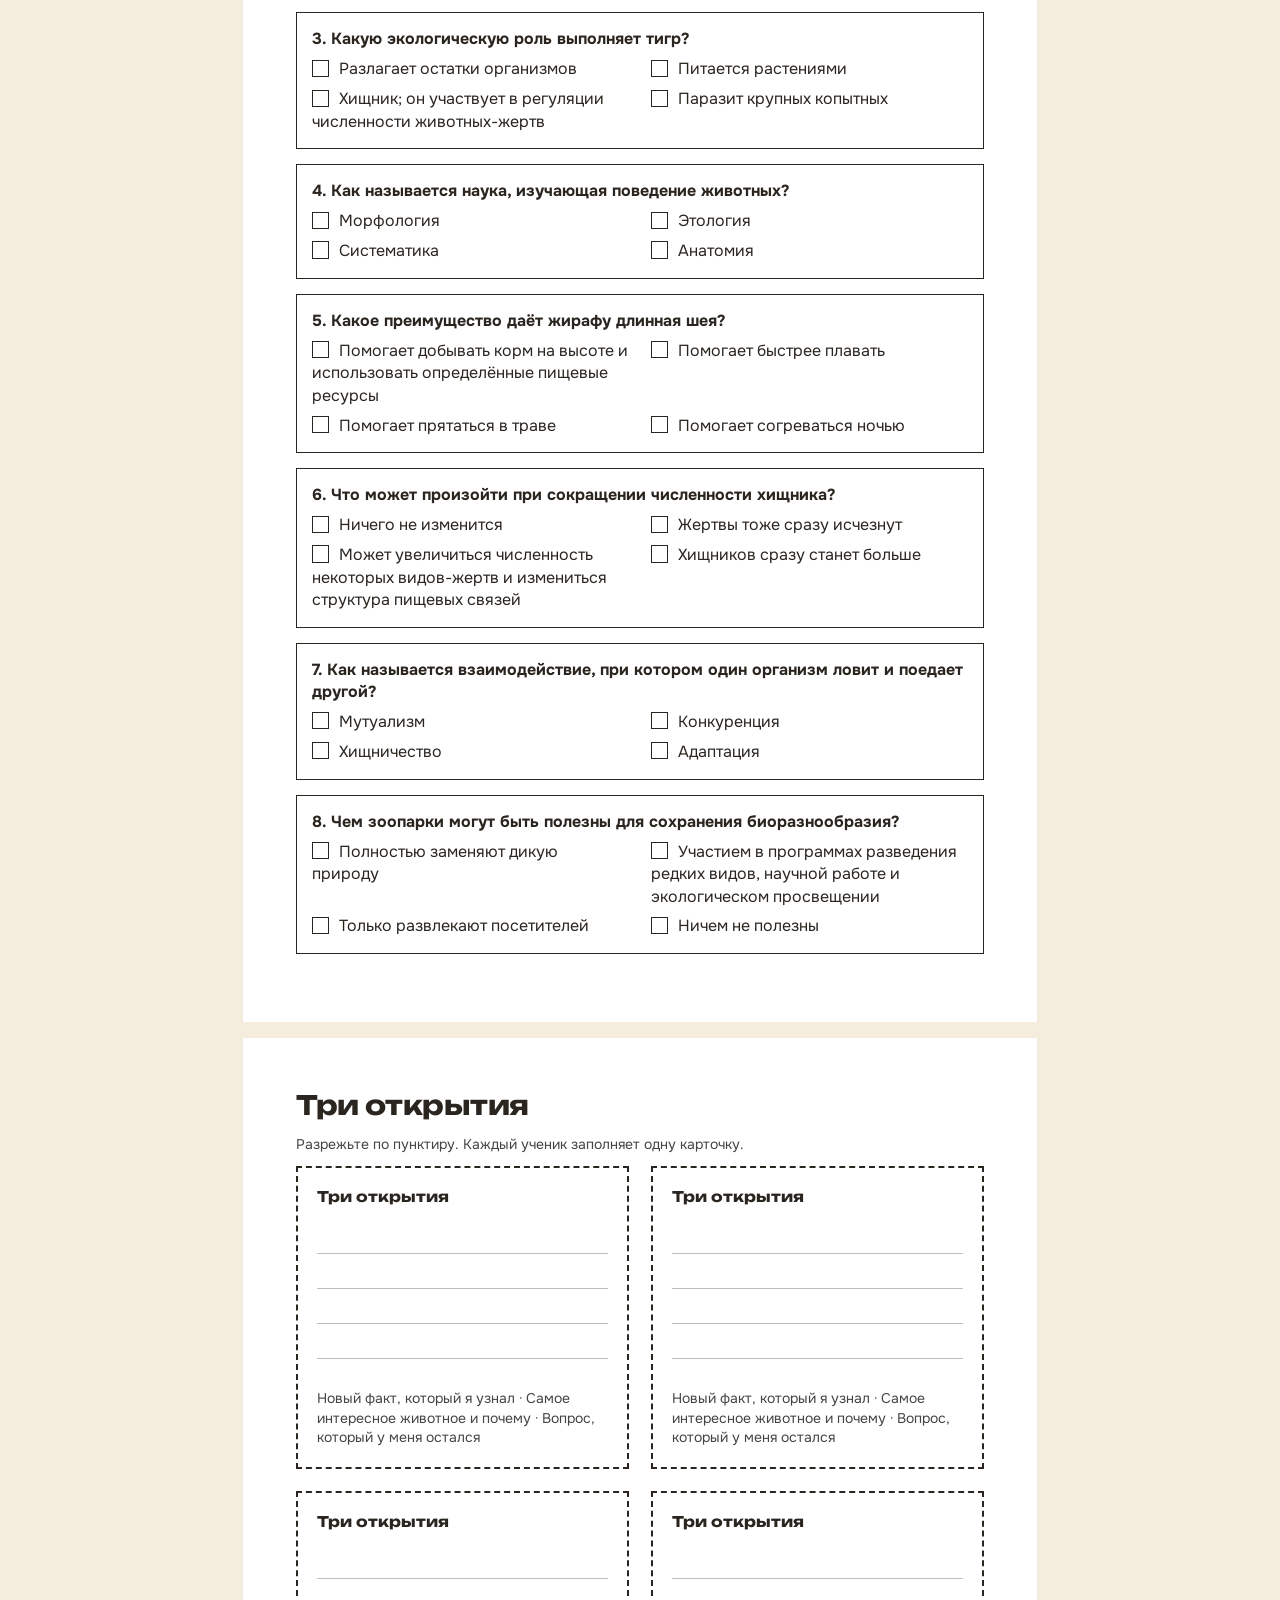
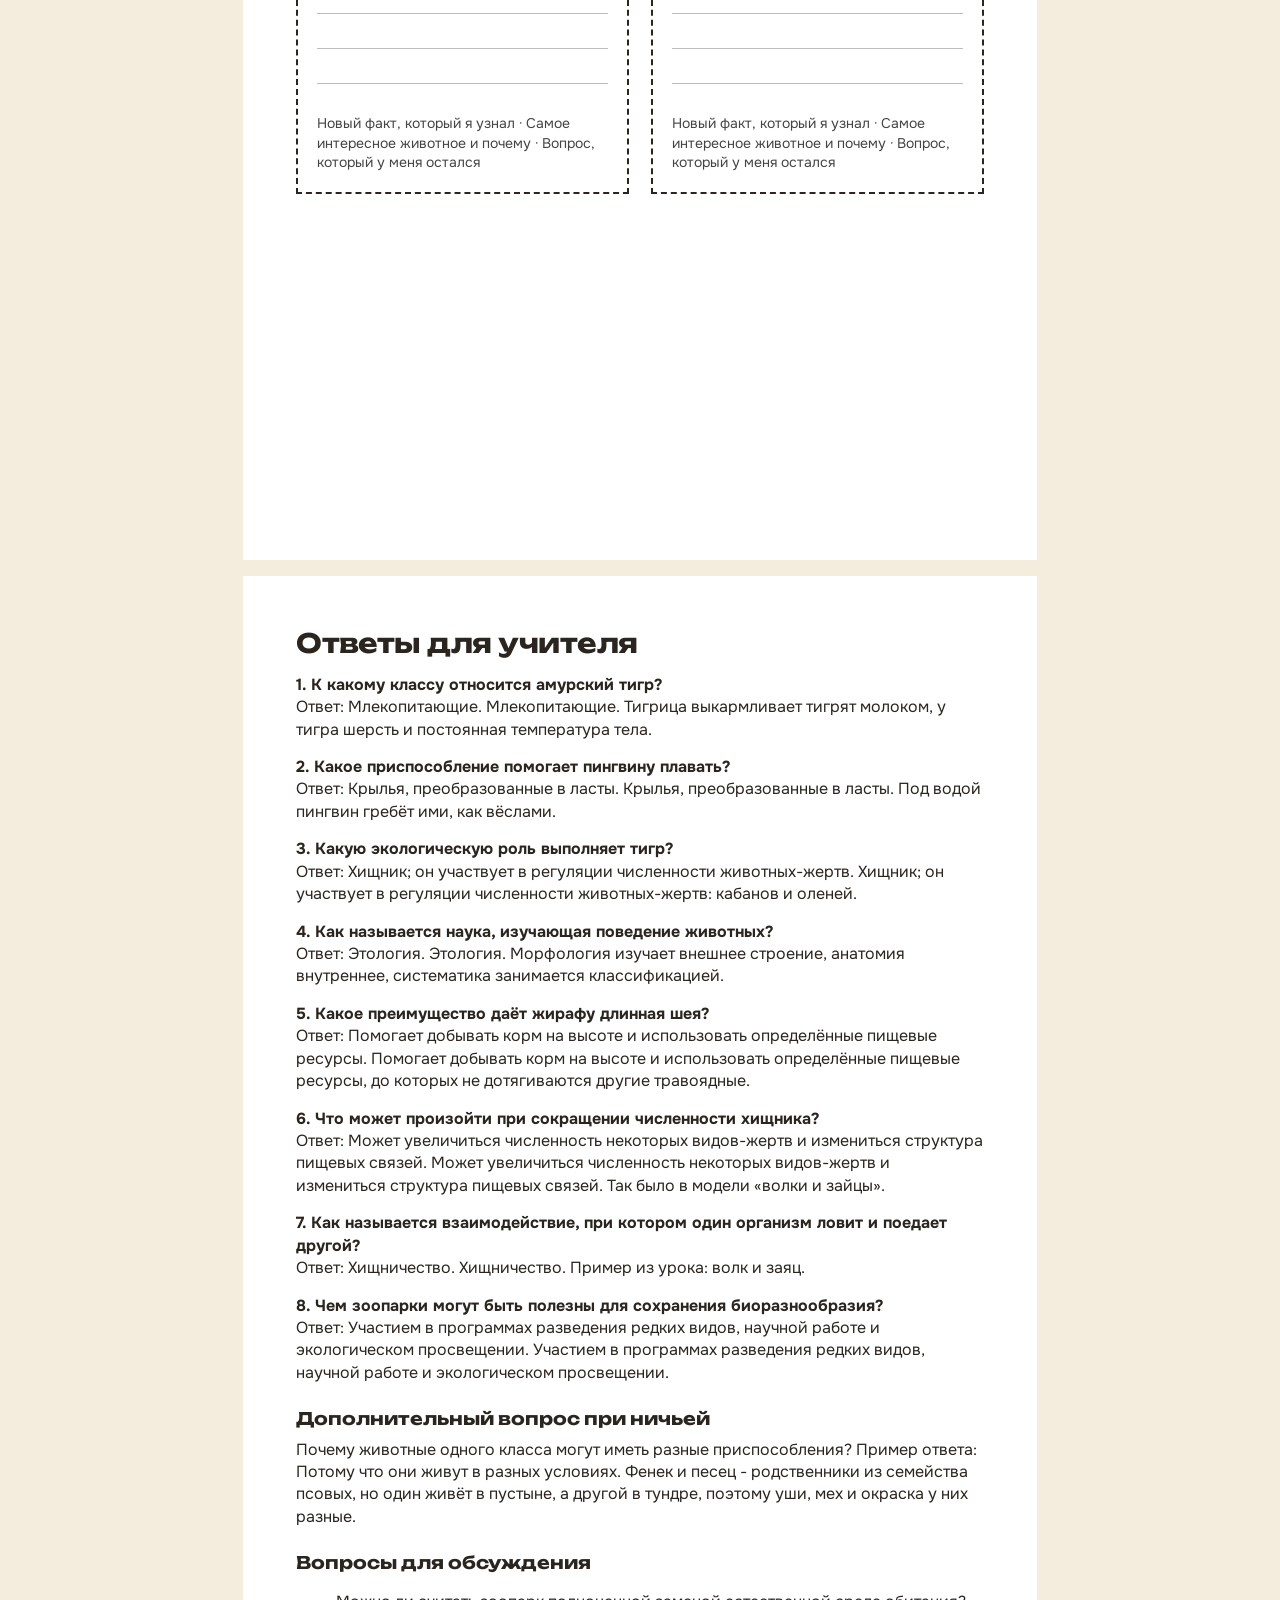
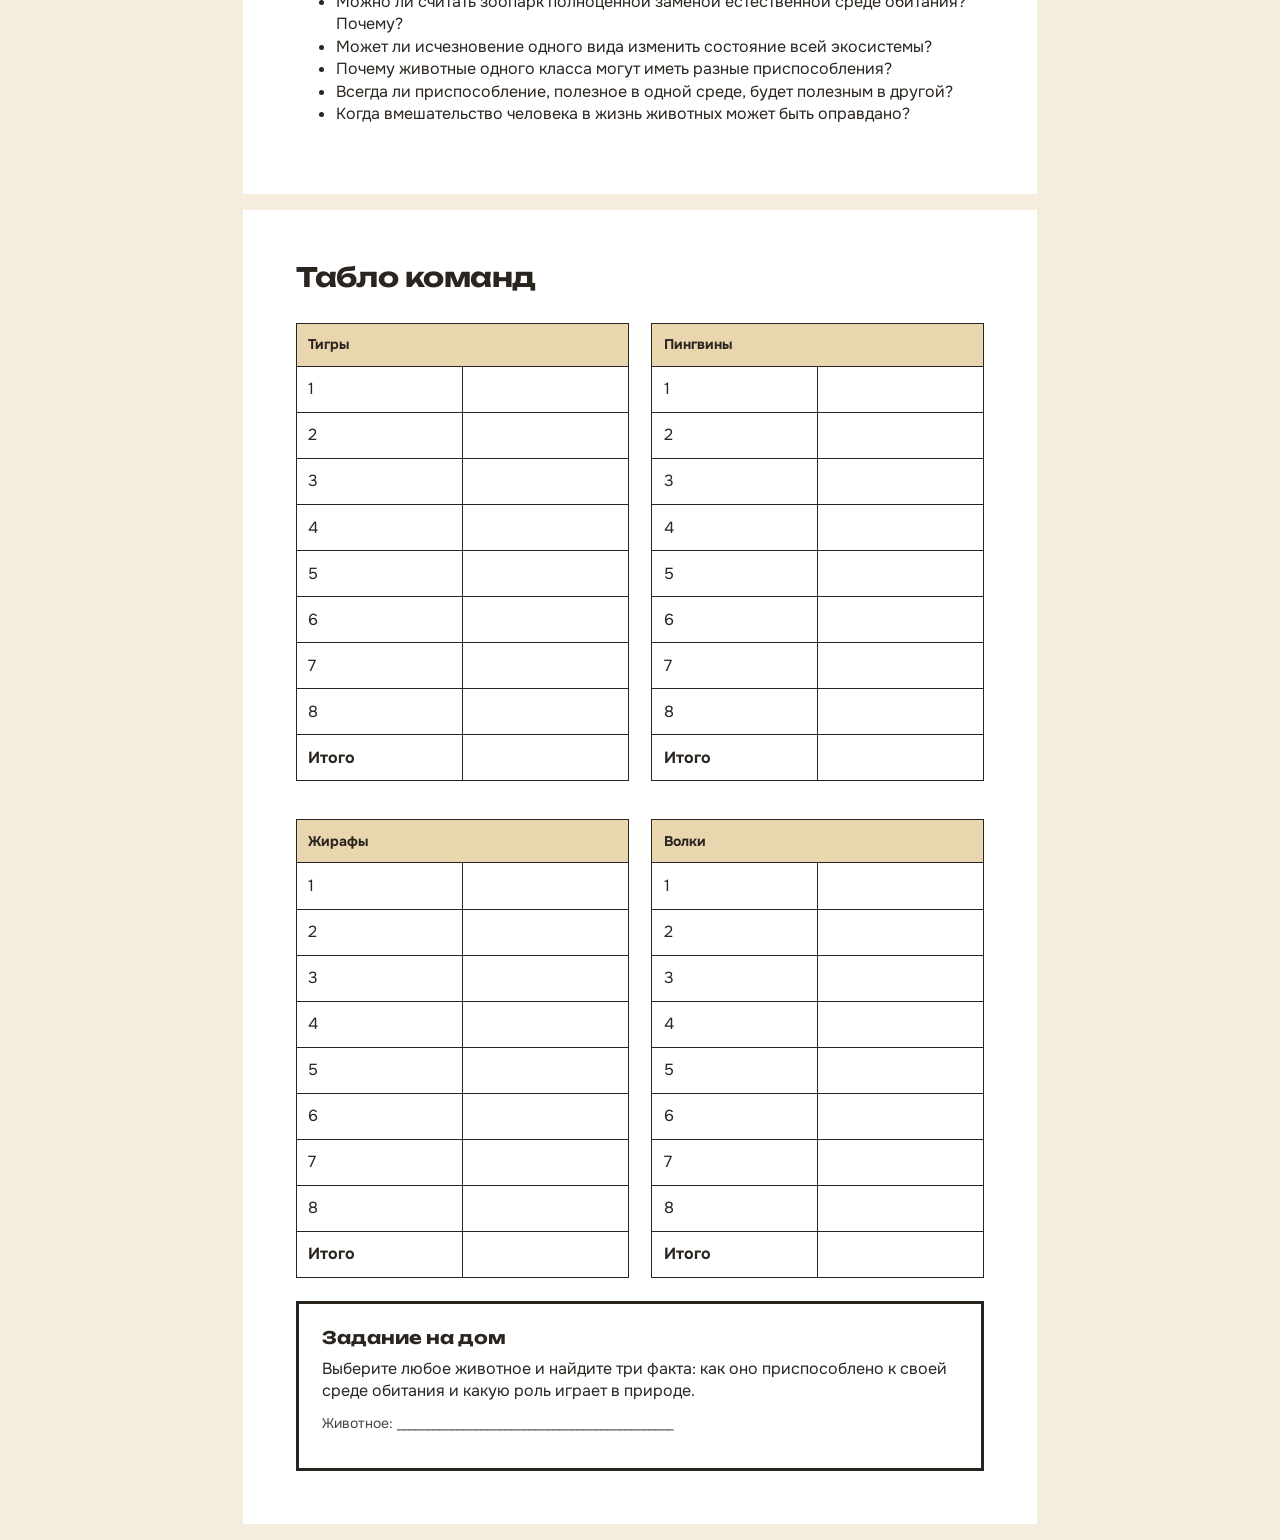
==== commit 72080afb: "Телефон мельче, текст для рассказа в панели учителя, лист печати по ширине экрана Co-Authored-By: Cl" ====
--- a/print.html
+++ b/print.html
@@ -24,7 +24,9 @@
   th, td { border: 1.5px solid #2B2520; padding: 3mm; vertical-align: top; text-align: left; }
   th { background: #E9D6AE; font-size: 10.5pt; }
   td { height: 30mm; }
-  td.name { font-weight: 700; width: 30mm; }
+  td.name { font-weight: 700; }
+  #obsRows th:first-child, table th:first-child { width: 40mm; }
+  th, td { overflow-wrap: anywhere; hyphens: auto; }
   .q { break-inside: avoid; border: 1.5px solid #2B2520; padding: 4mm; margin-bottom: 4mm; }
   .q h3 { font-size: 12pt; margin: 0 0 2mm; }
   .q ul { list-style: none; padding: 0; margin: 0; display: grid; grid-template-columns: 1fr 1fr; gap: 2mm 6mm; }
@@ -39,7 +41,14 @@
   .team table td { height: 12mm; }
   .hw { border: 3px solid #2B2520; padding: 6mm; margin-top: 6mm; break-inside: avoid; }
   @media print { body { background: #fff; } .bar { display: none; } .sheet { margin: 0; width: auto; min-height: 0; padding: 0; } }
+  @media screen and (max-width: 840px) { .bar { padding: 10px 12px; } }
+  @media print { .sheet { zoom: 1 !important; } }
 </style>
+<script>
+  /* на узком экране лист A4 уменьшается целиком, при печати остаётся в настоящем размере */
+  function fitSheets() { const w = Math.min(innerWidth, screen.width || innerWidth), s = Math.min(1, (w - 12) / 794); document.querySelectorAll(".sheet").forEach((e) => (e.style.zoom = s < 1 ? s.toFixed(3) : "")); }
+  addEventListener("resize", fitSheets); addEventListener("DOMContentLoaded", fitSheets);
+</script>
 </head>
 <body>
 <div class="bar"><b>Материалы для печати</b><span>Пять листов A4. Перед печатью проверьте карточки животных в js/config.js.</span><button type="button" onclick="window.print()">Печать</button></div>
